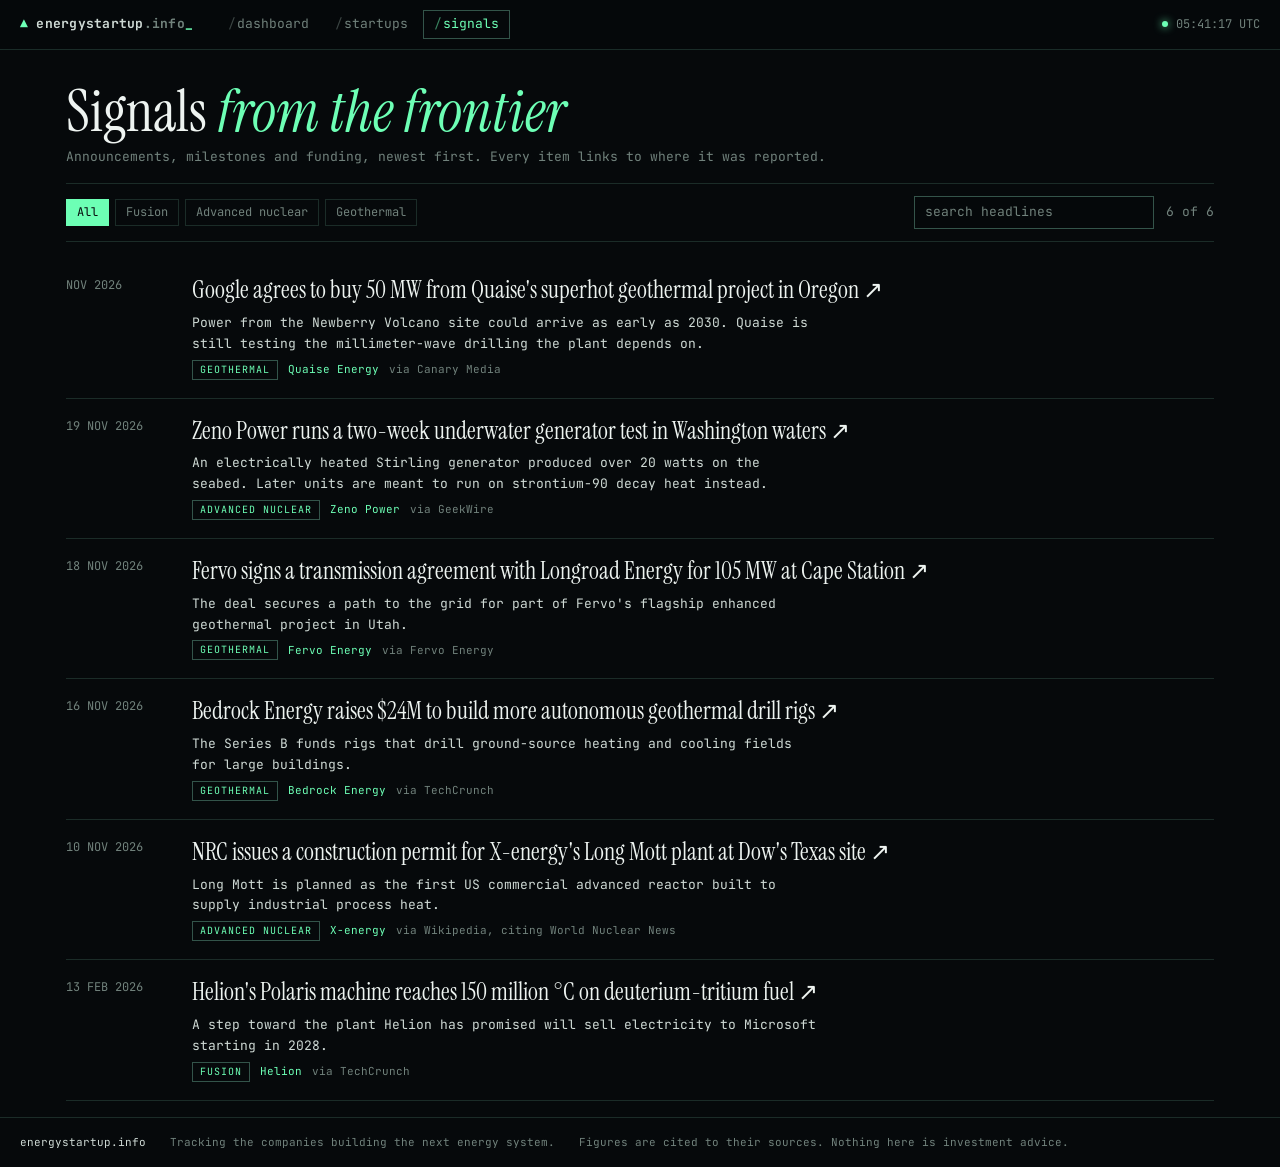
==== signals.html @ e06a2156 "Launch energystartup.info: globe dashboard, startup tracker, signals feed Co-Authored-By: Claude Fab" ====
<!doctype html>
<html lang="en">
<head>
  <meta charset="utf-8">
  <meta name="viewport" content="width=device-width, initial-scale=1">
  <title>Signals · energystartup.info</title>
  <meta name="description" content="Announcements, milestones and funding news from the energy startups we track, each linked to its source.">
  <link rel="preconnect" href="https://fonts.googleapis.com">
  <link rel="preconnect" href="https://fonts.gstatic.com" crossorigin>
  <link href="https://fonts.googleapis.com/css2?family=Instrument+Serif:ital@0;1&family=JetBrains+Mono:wght@300;400;500;700&display=swap" rel="stylesheet">
  <link rel="stylesheet" href="styles.css">
</head>
<body data-page="signals">
  <canvas id="rain" aria-hidden="true"></canvas>
  <main class="narrow">
    <div class="page-head">
      <h1>Signals <em>from the frontier</em></h1>
      <p class="dim">Announcements, milestones and funding, newest first. Every item links to where it was reported.</p>
    </div>
    <div class="filters">
      <div class="chips" id="chips"></div>
      <input id="search" type="search" placeholder="search headlines" aria-label="Search signals">
      <span id="count" class="dim"></span>
    </div>
    <div class="signals" id="list"></div>
  </main>
  <script src="js/common.js"></script>
  <script src="js/lists.js"></script>
</body>
</html>
---- styles.css ----
:root {
  --bg: #06090b;
  --panel: rgba(9, 14, 15, 0.78);
  --line: rgba(140, 230, 195, 0.16);
  --line-strong: rgba(140, 230, 195, 0.34);
  --text: #cfdad5;
  --dim: #71827c;
  --mint: #6dffb5;
  --cyan: #6fd8ff;
  --amber: #ffb347;
  --ember: #ff7a45;
  --mono: "JetBrains Mono", ui-monospace, "Cascadia Mono", Consolas, monospace;
  --serif: "Instrument Serif", Georgia, serif;
  --era: 0.5;
}

* { box-sizing: border-box; }
html { background: var(--bg); }
body {
  margin: 0; min-height: 100vh; display: flex; flex-direction: column;
  color: var(--text); font: 400 13px/1.6 var(--mono);
  -webkit-font-smoothing: antialiased;
}
a { color: inherit; text-decoration: none; }
a:hover { color: var(--mint); }
:focus-visible { outline: 1px solid var(--mint); outline-offset: 2px; }
.dim { color: var(--dim); }
.mint { color: var(--mint); }
.amber { color: var(--amber); }
em { font-style: italic; }

#rain { position: fixed; inset: 0; z-index: -1; opacity: 0.09; pointer-events: none; }

/* Top bar */
.top {
  position: sticky; top: 0; z-index: 10; display: flex; align-items: center; gap: 24px;
  padding: 10px 20px; border-bottom: 1px solid var(--line);
  background: rgba(6, 9, 11, 0.86); backdrop-filter: blur(8px);
}
.brand { font-weight: 700; letter-spacing: 0.02em; white-space: nowrap; }
.brand-mark { color: var(--mint); margin-right: 8px; }
.cursor { color: var(--mint); animation: blink 1.1s steps(1) infinite; }
@keyframes blink { 50% { opacity: 0; } }
.top nav { display: flex; gap: 4px; flex: 1; }
.top nav a { padding: 3px 10px; color: var(--dim); border: 1px solid transparent; }
.top nav a::before { content: "/"; margin-right: 1px; opacity: 0.5; }
.top nav a:hover { color: var(--text); }
.top nav a.on { color: var(--mint); border-color: var(--line-strong); }
.status { display: flex; align-items: center; gap: 8px; color: var(--dim); font-size: 12px; white-space: nowrap; }
.led { width: 6px; height: 6px; border-radius: 50%; background: var(--mint); box-shadow: 0 0 8px var(--mint); }

/* Ticker */
.ticker { overflow: hidden; border-bottom: 1px solid var(--line); background: rgba(6, 9, 11, 0.6); font-size: 12px; }
.ticker-track { display: flex; width: max-content; animation: slide 80s linear infinite; }
.ticker:hover .ticker-track { animation-play-state: paused; }
.ticker-item { padding: 7px 28px; white-space: nowrap; border-right: 1px solid var(--line); }
.ticker-item b { color: var(--mint); font-weight: 500; }
@keyframes slide { to { transform: translateX(-50%); } }

/* Layout */
main { flex: 1; width: 100%; max-width: 1560px; margin: 0 auto; padding: 16px; display: grid; gap: 16px; align-content: start; }
main.narrow { max-width: 1180px; }
.deck { display: grid; grid-template-columns: minmax(230px, 300px) minmax(0, 1fr) minmax(230px, 300px); gap: 16px; }
.pair { display: grid; grid-template-columns: 1.25fr 1fr; gap: 16px; }

/* Panels: tiled windows with HUD corner ticks */
.panel { position: relative; padding: 16px; border: 1px solid var(--line); background: var(--panel); backdrop-filter: blur(3px); min-width: 0; }
.panel::before, .panel::after { content: ""; position: absolute; width: 9px; height: 9px; border: 1px solid var(--line-strong); pointer-events: none; }
.panel::before { top: -1px; left: -1px; border-right: 0; border-bottom: 0; }
.panel::after { bottom: -1px; right: -1px; border-left: 0; border-top: 0; }
.panel-head {
  display: flex; justify-content: space-between; gap: 12px; margin: -16px -16px 16px; padding: 7px 16px;
  border-bottom: 1px solid var(--line); font-size: 11px; letter-spacing: 0.12em; text-transform: uppercase; color: var(--dim);
}
.panel-head a { color: var(--mint); }
.panel-lede { margin: 0 0 6px; color: var(--dim); }

.legacy { opacity: calc(1 - var(--era) * 0.45); transition: opacity 0.3s; }
.next { opacity: calc(0.55 + var(--era) * 0.45); transition: opacity 0.3s; }
.legacy:hover, .next:hover { opacity: 1; }
.stat { padding: 18px 0; border-top: 1px solid var(--line); }
.stat:first-child { border-top: 0; }
.stat-value { font: 400 60px/1 var(--serif); letter-spacing: -0.01em; }
.legacy .stat-value { color: var(--amber); text-shadow: 0 0 28px rgba(255, 179, 71, 0.3); }
.next .stat-value { color: var(--mint); text-shadow: 0 0 28px rgba(109, 255, 181, 0.3); }
.stat-label { margin: 8px 0 6px; }
.stat-src, .src { font-size: 11px; color: var(--dim); }
.src a, .stat-src { text-decoration: underline; text-decoration-color: var(--line-strong); text-underline-offset: 3px; }

/* Globe */
.globe-panel { display: flex; flex-direction: column; }
.globe-panel h1 { margin: 0; font: 400 clamp(26px, 2.9vw, 44px)/1.08 var(--serif); letter-spacing: -0.01em; color: #eef4f1; }
.globe-panel h1 em { color: var(--mint); }
.globe-wrap { position: relative; flex: 1; min-height: 420px; margin: 4px 0; }
#globe { position: absolute; inset: 0; width: 100%; height: 100%; cursor: grab; touch-action: pan-y; }
#globe:active { cursor: grabbing; }
.tip {
  position: absolute; transform: translate(14px, -50%); padding: 6px 10px; pointer-events: none; white-space: nowrap;
  border: 1px solid var(--line-strong); background: rgba(6, 9, 11, 0.94); font-size: 12px;
}
.tip b { display: block; color: var(--mint); font-weight: 500; }
.tip span { color: var(--dim); }

.era-row { display: flex; align-items: center; gap: 14px; }
.era button {
  padding: 4px 12px; border: 1px solid currentColor; background: none; color: inherit; cursor: pointer;
  font: inherit; font-size: 11px; letter-spacing: 0.14em; text-transform: uppercase;
}
.era button.amber { color: var(--amber); }
.era button.mint { color: var(--mint); }
.era button:hover { background: rgba(255, 255, 255, 0.06); }
input[type="range"] { flex: 1; height: 22px; margin: 0; background: none; appearance: none; -webkit-appearance: none; cursor: pointer; }
input[type="range"]::-webkit-slider-runnable-track { height: 2px; background: linear-gradient(90deg, var(--amber), var(--mint)); }
input[type="range"]::-moz-range-track { height: 2px; background: linear-gradient(90deg, var(--amber), var(--mint)); }
input[type="range"]::-webkit-slider-thumb { -webkit-appearance: none; width: 10px; height: 20px; margin-top: -9px; background: var(--bg); border: 1px solid #eef4f1; }
input[type="range"]::-moz-range-thumb { width: 10px; height: 20px; background: var(--bg); border: 1px solid #eef4f1; border-radius: 0; }
.era-readout { margin: 10px 0; min-height: 2.6em; }
.era-readout b { margin-right: 6px; font-weight: 500; letter-spacing: 0.14em; color: #eef4f1; }
.legend { display: flex; flex-wrap: wrap; gap: 4px 18px; margin: 0; padding: 0; list-style: none; font-size: 11px; }
.sw { display: inline-block; width: 8px; height: 8px; margin-right: 6px; }
.sw.oil { background: var(--amber); } .sw.coal { background: var(--ember); } .sw.lng { background: #ffe08a; }
.sw.node { background: var(--mint); border-radius: 50%; box-shadow: 0 0 6px var(--mint); }

/* Electricity mix */
.mix-bar { display: flex; gap: 2px; height: 46px; }
.seg { display: flex; align-items: center; justify-content: center; min-width: 0; overflow: hidden; color: #06090b; font-size: 12px; font-weight: 500; }
.legacy-1 { background: var(--ember); } .legacy-2 { background: var(--amber); }
.next-1 { background: #3f8f9c; } .next-2 { background: var(--cyan); } .next-3 { background: #5fe7cf; } .next-4 { background: var(--mint); }
.mix-legend { display: flex; flex-wrap: wrap; gap: 6px 22px; margin: 14px 0 8px; padding: 0; list-style: none; }
.mix-legend b { margin-left: 8px; font-weight: 500; color: #eef4f1; }
.src { margin: 0; }

/* Lists on the dashboard */
.latest { margin: 0; padding: 0; list-style: none; }
.latest li { display: grid; grid-template-columns: 96px 1fr; gap: 12px; padding: 11px 0; border-top: 1px solid var(--line); }
.latest li:first-child { border-top: 0; padding-top: 0; }
.when { color: var(--dim); font-size: 12px; white-space: nowrap; }
.headline { color: #eef4f1; }
.meta { display: flex; flex-wrap: wrap; align-items: center; gap: 10px; margin-top: 5px; font-size: 11px; }
.meta a { color: var(--mint); }
.tag { padding: 1px 7px; border: 1px solid var(--line-strong); color: var(--mint); font-size: 10px; letter-spacing: 0.1em; text-transform: uppercase; white-space: nowrap; }
.players { width: 100%; border-collapse: collapse; }
.players td { padding: 9px 8px 9px 0; border-top: 1px solid var(--line); vertical-align: middle; }
.players tr:first-child td { border-top: 0; padding-top: 0; }
.players td:first-child { color: #eef4f1; }

.tiles { display: grid; grid-template-columns: repeat(auto-fit, minmax(150px, 1fr)); gap: 10px; }
.tile { display: flex; flex-direction: column; gap: 2px; padding: 12px 14px; border: 1px solid var(--line); transition: border-color 0.15s, background 0.15s; }
.tile:hover { border-color: var(--mint); background: rgba(109, 255, 181, 0.05); }
.tile-n { font: 400 38px/1 var(--serif); color: #eef4f1; }
.tile-l { font-size: 11px; letter-spacing: 0.1em; text-transform: uppercase; color: var(--dim); }

/* Startups and signals pages */
.page-head h1 { margin: 16px 0 4px; font: 400 clamp(34px, 5vw, 58px)/1.05 var(--serif); color: #eef4f1; }
.page-head h1 em { color: var(--mint); }
.page-head p { margin: 0; }
.filters { display: flex; flex-wrap: wrap; align-items: center; gap: 12px; padding: 12px 0; border-top: 1px solid var(--line); border-bottom: 1px solid var(--line); }
.chips { display: flex; flex-wrap: wrap; gap: 6px; flex: 1; }
.chips button { padding: 3px 10px; border: 1px solid var(--line); background: none; color: var(--dim); font: inherit; font-size: 12px; cursor: pointer; }
.chips button:hover { color: var(--text); border-color: var(--line-strong); }
.chips button.on { color: var(--bg); background: var(--mint); border-color: var(--mint); }
input[type="search"] { width: 240px; max-width: 100%; padding: 5px 10px; border: 1px solid var(--line-strong); background: rgba(6, 9, 11, 0.7); color: var(--text); font: inherit; }
input[type="search"]::placeholder { color: var(--dim); }

.cards { display: grid; grid-template-columns: repeat(auto-fill, minmax(300px, 1fr)); gap: 14px; }
.card { display: flex; flex-direction: column; padding: 16px; border: 1px solid var(--line); background: var(--panel); scroll-margin-top: 90px; }
.card header { display: flex; justify-content: space-between; align-items: flex-start; gap: 10px; }
.card h2 { margin: 0; font: 400 24px/1.15 var(--serif); color: #eef4f1; }
.card p { margin: 10px 0 0; }
.card .hq { margin-top: 4px; color: var(--dim); font-size: 12px; }
.card .site { margin-top: auto; padding-top: 14px; color: var(--mint); font-size: 12px; overflow-wrap: anywhere; }
.card.flash { border-color: var(--mint); box-shadow: 0 0 0 1px var(--mint), 0 0 34px rgba(109, 255, 181, 0.18); }

.signal { display: grid; grid-template-columns: 110px 1fr; gap: 16px; padding: 18px 0; border-bottom: 1px solid var(--line); }
.signal h2 { margin: 0; font: 400 24px/1.2 var(--serif); color: #eef4f1; }
.signal p { margin: 8px 0 0; max-width: 78ch; }

.error { padding: 12px; border: 1px solid var(--ember); color: var(--ember); }
footer { display: flex; flex-wrap: wrap; gap: 6px 24px; padding: 16px 20px; border-top: 1px solid var(--line); font-size: 11px; }

@media (max-width: 1100px) {
  .deck { grid-template-columns: 1fr 1fr; }
  .globe-panel { grid-column: 1 / -1; order: -1; }
  .globe-wrap { min-height: 0; aspect-ratio: 1 / 0.85; }
}
@media (max-width: 720px) {
  .deck, .pair { grid-template-columns: 1fr; }
  .top { flex-wrap: wrap; gap: 6px 16px; padding: 10px 16px; }
  .status { display: none; }
  .top nav { flex-basis: 100%; margin-left: -10px; }
  .globe-wrap { aspect-ratio: 1; }
  .stat-value { font-size: 50px; }
  .latest li, .signal { grid-template-columns: 1fr; gap: 4px; }
  .legend .dim { flex-basis: 100%; }
}
@media (prefers-reduced-motion: reduce) {
  .ticker-track { animation: none; flex-wrap: wrap; width: auto; }
  .ticker-item[aria-hidden] { display: none; }
  .cursor { animation: none; }
}
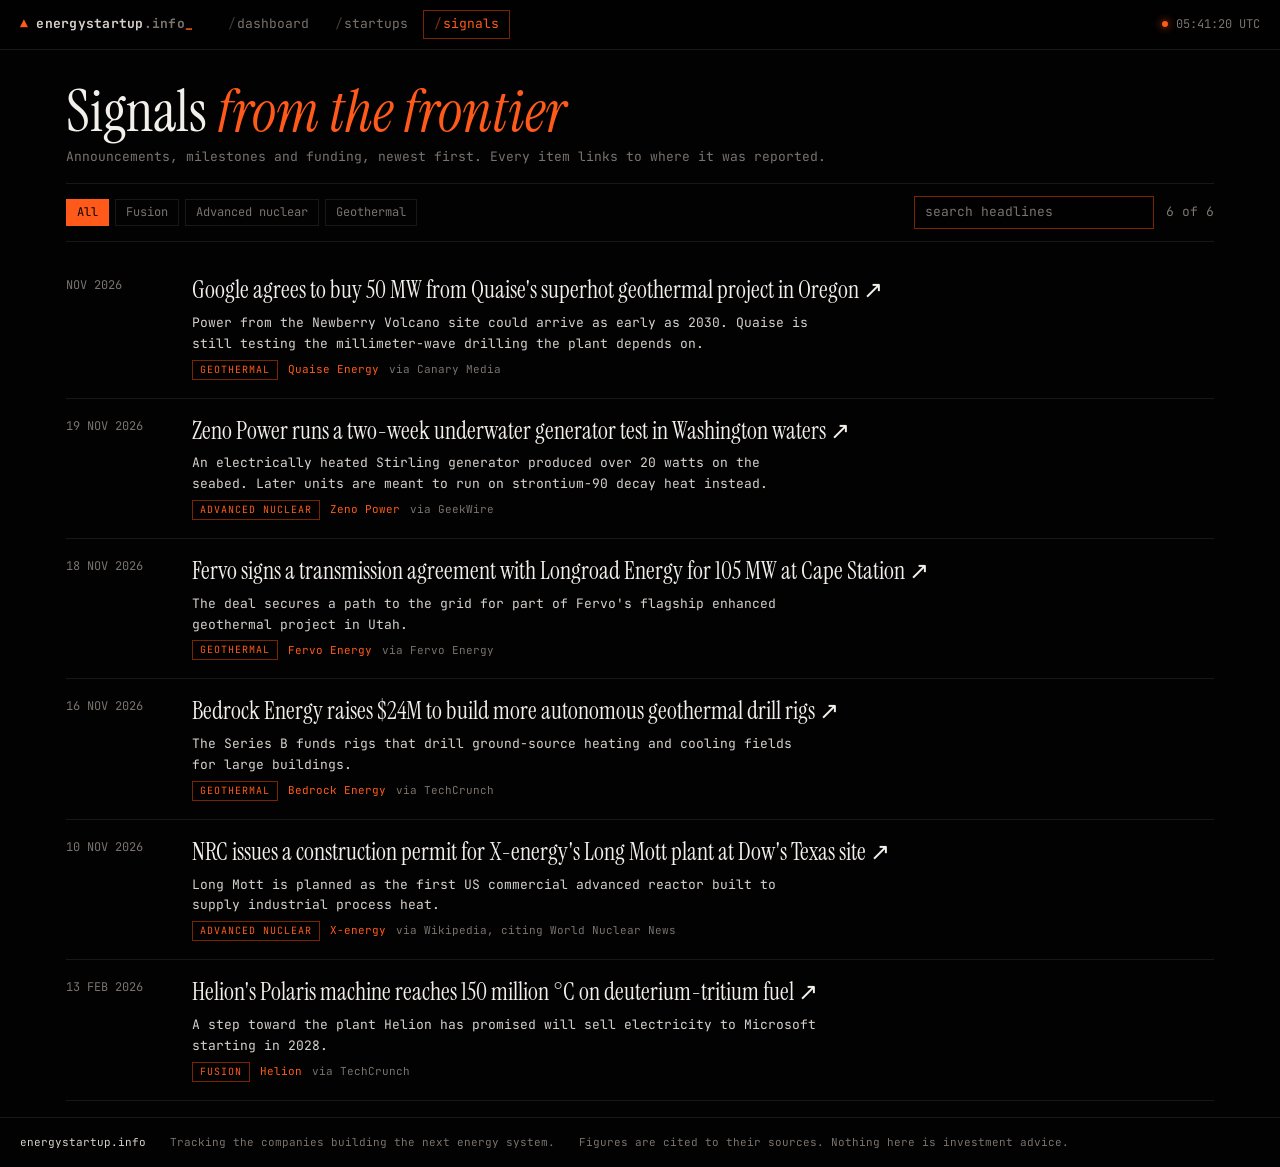
==== commit 1fddfcbb: "Add link-preview card with the globe, new tagline, and a favicon Co-Authored-By: Claude Fable 5.2 <n" ====
--- a/signals.html
+++ b/signals.html
@@ -5,6 +5,17 @@
   <meta name="viewport" content="width=device-width, initial-scale=1">
   <title>Signals · energystartup.info</title>
   <meta name="description" content="Announcements, milestones and funding news from the energy startups we track, each linked to its source.">
+  <meta property="og:type" content="website">
+  <meta property="og:site_name" content="energystartup.info">
+  <meta property="og:url" content="https://energystartup.info/signals.html">
+  <meta property="og:title" content="Signals from the energy frontier">
+  <meta property="og:description" content="Announcements, milestones and funding from the startups building the next energy system, each linked to its source.">
+  <meta property="og:image" content="https://energystartup.info/og.png">
+  <meta property="og:image:width" content="1200">
+  <meta property="og:image:height" content="630">
+  <meta name="twitter:card" content="summary_large_image">
+  <meta name="theme-color" content="#020202">
+  <link rel="icon" href="data:image/svg+xml,%3Csvg xmlns='http://www.w3.org/2000/svg' viewBox='0 0 32 32'%3E%3Crect width='32' height='32' fill='%23020202'/%3E%3Cpath d='M16 7 27 25H5z' fill='%23ff5a1a'/%3E%3C/svg%3E">
   <link rel="preconnect" href="https://fonts.googleapis.com">
   <link rel="preconnect" href="https://fonts.gstatic.com" crossorigin>
   <link href="https://fonts.googleapis.com/css2?family=Instrument+Serif:ital@0;1&family=JetBrains+Mono:wght@300;400;500;700&display=swap" rel="stylesheet">
--- a/styles.css
+++ b/styles.css
@@ -1,14 +1,25 @@
 :root {
-  --bg: #06090b;
-  --panel: rgba(9, 14, 15, 0.78);
-  --line: rgba(140, 230, 195, 0.16);
-  --line-strong: rgba(140, 230, 195, 0.34);
-  --text: #cfdad5;
-  --dim: #71827c;
-  --mint: #6dffb5;
-  --cyan: #6fd8ff;
-  --amber: #ffb347;
-  --ember: #ff7a45;
+  /* Blackout: near-black with Oregon State Beaver orange (#dc4405). */
+  --bg: #020202;
+  --panel: rgba(9, 8, 8, 0.82);
+  --line: rgba(255, 255, 255, 0.09);
+  --line-strong: rgba(220, 68, 5, 0.55);
+  --text: #d6d1cc;
+  --dim: #7a736e;
+  --mint: #ff5a1a;   /* brand and interface accent */
+  --next: #ff5a1a;   /* the new energy system */
+  --amber: #9a948f;  /* the legacy system */
+  --ember: #5e5955;
+  --cyan: #dc4405;
+  --lng: #c9c3bd;
+  --seg-ink: #fff;
+  --l1: #3d3a37; --l2: #6a655f;
+  --n1: #6e2403; --n2: #983004; --n3: #c23c05; --n4: #dc4405;
+  /* r,g,b triples, read by the globe and the rain as well as the CSS. */
+  --g-bg: 2, 2, 2;
+  --g-oil: 170, 163, 157; --g-coal: 110, 105, 100; --g-lng: 215, 208, 200;
+  --g-node: 255, 90, 26; --g-old: 140, 134, 128; --g-new: 232, 96, 40;
+  --g-rain: 220, 68, 5;
   --mono: "JetBrains Mono", ui-monospace, "Cascadia Mono", Consolas, monospace;
   --serif: "Instrument Serif", Georgia, serif;
   --era: 0.5;
@@ -25,7 +36,7 @@
 a:hover { color: var(--mint); }
 :focus-visible { outline: 1px solid var(--mint); outline-offset: 2px; }
 .dim { color: var(--dim); }
-.mint { color: var(--mint); }
+.mint { color: var(--next); }
 .amber { color: var(--amber); }
 em { font-style: italic; }
 
@@ -35,7 +46,7 @@
 .top {
   position: sticky; top: 0; z-index: 10; display: flex; align-items: center; gap: 24px;
   padding: 10px 20px; border-bottom: 1px solid var(--line);
-  background: rgba(6, 9, 11, 0.86); backdrop-filter: blur(8px);
+  background: rgba(var(--g-bg), 0.86); backdrop-filter: blur(8px);
 }
 .brand { font-weight: 700; letter-spacing: 0.02em; white-space: nowrap; }
 .brand-mark { color: var(--mint); margin-right: 8px; }
@@ -50,7 +61,7 @@
 .led { width: 6px; height: 6px; border-radius: 50%; background: var(--mint); box-shadow: 0 0 8px var(--mint); }
 
 /* Ticker */
-.ticker { overflow: hidden; border-bottom: 1px solid var(--line); background: rgba(6, 9, 11, 0.6); font-size: 12px; }
+.ticker { overflow: hidden; border-bottom: 1px solid var(--line); background: rgba(var(--g-bg), 0.6); font-size: 12px; }
 .ticker-track { display: flex; width: max-content; animation: slide 80s linear infinite; }
 .ticker:hover .ticker-track { animation-play-state: paused; }
 .ticker-item { padding: 7px 28px; white-space: nowrap; border-right: 1px solid var(--line); }
@@ -81,22 +92,22 @@
 .stat { padding: 18px 0; border-top: 1px solid var(--line); }
 .stat:first-child { border-top: 0; }
 .stat-value { font: 400 60px/1 var(--serif); letter-spacing: -0.01em; }
-.legacy .stat-value { color: var(--amber); text-shadow: 0 0 28px rgba(255, 179, 71, 0.3); }
-.next .stat-value { color: var(--mint); text-shadow: 0 0 28px rgba(109, 255, 181, 0.3); }
+.legacy .stat-value { color: var(--amber); text-shadow: 0 0 28px rgba(var(--g-oil), 0.3); }
+.next .stat-value { color: var(--next); text-shadow: 0 0 28px rgba(var(--g-node), 0.3); }
 .stat-label { margin: 8px 0 6px; }
 .stat-src, .src { font-size: 11px; color: var(--dim); }
 .src a, .stat-src { text-decoration: underline; text-decoration-color: var(--line-strong); text-underline-offset: 3px; }
 
 /* Globe */
 .globe-panel { display: flex; flex-direction: column; }
-.globe-panel h1 { margin: 0; font: 400 clamp(26px, 2.9vw, 44px)/1.08 var(--serif); letter-spacing: -0.01em; color: #eef4f1; }
-.globe-panel h1 em { color: var(--mint); }
+.globe-panel h1 { margin: 0; font: 400 clamp(26px, 2.9vw, 44px)/1.08 var(--serif); letter-spacing: -0.01em; color: #f3efeb; }
+.globe-panel h1 em { color: var(--next); }
 .globe-wrap { position: relative; flex: 1; min-height: 420px; margin: 4px 0; }
 #globe { position: absolute; inset: 0; width: 100%; height: 100%; cursor: grab; touch-action: pan-y; }
 #globe:active { cursor: grabbing; }
 .tip {
   position: absolute; transform: translate(14px, -50%); padding: 6px 10px; pointer-events: none; white-space: nowrap;
-  border: 1px solid var(--line-strong); background: rgba(6, 9, 11, 0.94); font-size: 12px;
+  border: 1px solid var(--line-strong); background: rgba(var(--g-bg), 0.94); font-size: 12px;
 }
 .tip b { display: block; color: var(--mint); font-weight: 500; }
 .tip span { color: var(--dim); }
@@ -107,27 +118,27 @@
   font: inherit; font-size: 11px; letter-spacing: 0.14em; text-transform: uppercase;
 }
 .era button.amber { color: var(--amber); }
-.era button.mint { color: var(--mint); }
+.era button.mint { color: var(--next); }
 .era button:hover { background: rgba(255, 255, 255, 0.06); }
 input[type="range"] { flex: 1; height: 22px; margin: 0; background: none; appearance: none; -webkit-appearance: none; cursor: pointer; }
-input[type="range"]::-webkit-slider-runnable-track { height: 2px; background: linear-gradient(90deg, var(--amber), var(--mint)); }
-input[type="range"]::-moz-range-track { height: 2px; background: linear-gradient(90deg, var(--amber), var(--mint)); }
-input[type="range"]::-webkit-slider-thumb { -webkit-appearance: none; width: 10px; height: 20px; margin-top: -9px; background: var(--bg); border: 1px solid #eef4f1; }
-input[type="range"]::-moz-range-thumb { width: 10px; height: 20px; background: var(--bg); border: 1px solid #eef4f1; border-radius: 0; }
+input[type="range"]::-webkit-slider-runnable-track { height: 2px; background: linear-gradient(90deg, var(--amber), var(--next)); }
+input[type="range"]::-moz-range-track { height: 2px; background: linear-gradient(90deg, var(--amber), var(--next)); }
+input[type="range"]::-webkit-slider-thumb { -webkit-appearance: none; width: 10px; height: 20px; margin-top: -9px; background: var(--bg); border: 1px solid #f3efeb; }
+input[type="range"]::-moz-range-thumb { width: 10px; height: 20px; background: var(--bg); border: 1px solid #f3efeb; border-radius: 0; }
 .era-readout { margin: 10px 0; min-height: 2.6em; }
-.era-readout b { margin-right: 6px; font-weight: 500; letter-spacing: 0.14em; color: #eef4f1; }
+.era-readout b { margin-right: 6px; font-weight: 500; letter-spacing: 0.14em; color: #f3efeb; }
 .legend { display: flex; flex-wrap: wrap; gap: 4px 18px; margin: 0; padding: 0; list-style: none; font-size: 11px; }
 .sw { display: inline-block; width: 8px; height: 8px; margin-right: 6px; }
-.sw.oil { background: var(--amber); } .sw.coal { background: var(--ember); } .sw.lng { background: #ffe08a; }
-.sw.node { background: var(--mint); border-radius: 50%; box-shadow: 0 0 6px var(--mint); }
+.sw.oil { background: var(--amber); } .sw.coal { background: var(--ember); } .sw.lng { background: var(--lng); }
+.sw.node { background: var(--next); border-radius: 50%; box-shadow: 0 0 6px var(--next); }
 
 /* Electricity mix */
 .mix-bar { display: flex; gap: 2px; height: 46px; }
-.seg { display: flex; align-items: center; justify-content: center; min-width: 0; overflow: hidden; color: #06090b; font-size: 12px; font-weight: 500; }
-.legacy-1 { background: var(--ember); } .legacy-2 { background: var(--amber); }
-.next-1 { background: #3f8f9c; } .next-2 { background: var(--cyan); } .next-3 { background: #5fe7cf; } .next-4 { background: var(--mint); }
+.seg { display: flex; align-items: center; justify-content: center; min-width: 0; overflow: hidden; color: var(--seg-ink); font-size: 12px; font-weight: 500; }
+.legacy-1 { background: var(--l1); } .legacy-2 { background: var(--l2); }
+.next-1 { background: var(--n1); } .next-2 { background: var(--n2); } .next-3 { background: var(--n3); } .next-4 { background: var(--n4); }
 .mix-legend { display: flex; flex-wrap: wrap; gap: 6px 22px; margin: 14px 0 8px; padding: 0; list-style: none; }
-.mix-legend b { margin-left: 8px; font-weight: 500; color: #eef4f1; }
+.mix-legend b { margin-left: 8px; font-weight: 500; color: #f3efeb; }
 .src { margin: 0; }
 
 /* Lists on the dashboard */
@@ -135,23 +146,23 @@
 .latest li { display: grid; grid-template-columns: 96px 1fr; gap: 12px; padding: 11px 0; border-top: 1px solid var(--line); }
 .latest li:first-child { border-top: 0; padding-top: 0; }
 .when { color: var(--dim); font-size: 12px; white-space: nowrap; }
-.headline { color: #eef4f1; }
+.headline { color: #f3efeb; }
 .meta { display: flex; flex-wrap: wrap; align-items: center; gap: 10px; margin-top: 5px; font-size: 11px; }
 .meta a { color: var(--mint); }
 .tag { padding: 1px 7px; border: 1px solid var(--line-strong); color: var(--mint); font-size: 10px; letter-spacing: 0.1em; text-transform: uppercase; white-space: nowrap; }
 .players { width: 100%; border-collapse: collapse; }
 .players td { padding: 9px 8px 9px 0; border-top: 1px solid var(--line); vertical-align: middle; }
 .players tr:first-child td { border-top: 0; padding-top: 0; }
-.players td:first-child { color: #eef4f1; }
+.players td:first-child { color: #f3efeb; }
 
 .tiles { display: grid; grid-template-columns: repeat(auto-fit, minmax(150px, 1fr)); gap: 10px; }
 .tile { display: flex; flex-direction: column; gap: 2px; padding: 12px 14px; border: 1px solid var(--line); transition: border-color 0.15s, background 0.15s; }
-.tile:hover { border-color: var(--mint); background: rgba(109, 255, 181, 0.05); }
-.tile-n { font: 400 38px/1 var(--serif); color: #eef4f1; }
+.tile:hover { border-color: var(--mint); background: rgba(var(--g-rain), 0.07); }
+.tile-n { font: 400 38px/1 var(--serif); color: #f3efeb; }
 .tile-l { font-size: 11px; letter-spacing: 0.1em; text-transform: uppercase; color: var(--dim); }
 
 /* Startups and signals pages */
-.page-head h1 { margin: 16px 0 4px; font: 400 clamp(34px, 5vw, 58px)/1.05 var(--serif); color: #eef4f1; }
+.page-head h1 { margin: 16px 0 4px; font: 400 clamp(34px, 5vw, 58px)/1.05 var(--serif); color: #f3efeb; }
 .page-head h1 em { color: var(--mint); }
 .page-head p { margin: 0; }
 .filters { display: flex; flex-wrap: wrap; align-items: center; gap: 12px; padding: 12px 0; border-top: 1px solid var(--line); border-bottom: 1px solid var(--line); }
@@ -159,24 +170,24 @@
 .chips button { padding: 3px 10px; border: 1px solid var(--line); background: none; color: var(--dim); font: inherit; font-size: 12px; cursor: pointer; }
 .chips button:hover { color: var(--text); border-color: var(--line-strong); }
 .chips button.on { color: var(--bg); background: var(--mint); border-color: var(--mint); }
-input[type="search"] { width: 240px; max-width: 100%; padding: 5px 10px; border: 1px solid var(--line-strong); background: rgba(6, 9, 11, 0.7); color: var(--text); font: inherit; }
+input[type="search"] { width: 240px; max-width: 100%; padding: 5px 10px; border: 1px solid var(--line-strong); background: rgba(var(--g-bg), 0.7); color: var(--text); font: inherit; }
 input[type="search"]::placeholder { color: var(--dim); }
 
 .cards { display: grid; grid-template-columns: repeat(auto-fill, minmax(300px, 1fr)); gap: 14px; }
 .card { display: flex; flex-direction: column; padding: 16px; border: 1px solid var(--line); background: var(--panel); scroll-margin-top: 90px; }
 .card header { display: flex; justify-content: space-between; align-items: flex-start; gap: 10px; }
-.card h2 { margin: 0; font: 400 24px/1.15 var(--serif); color: #eef4f1; }
+.card h2 { margin: 0; font: 400 24px/1.15 var(--serif); color: #f3efeb; }
 .card p { margin: 10px 0 0; }
 .card .hq { margin-top: 4px; color: var(--dim); font-size: 12px; }
 .card .site { margin-top: auto; padding-top: 14px; color: var(--mint); font-size: 12px; overflow-wrap: anywhere; }
-.card.flash { border-color: var(--mint); box-shadow: 0 0 0 1px var(--mint), 0 0 34px rgba(109, 255, 181, 0.18); }
+.card.flash { border-color: var(--mint); box-shadow: 0 0 0 1px var(--mint), 0 0 34px rgba(var(--g-rain), 0.22); }
 
 .signal { display: grid; grid-template-columns: 110px 1fr; gap: 16px; padding: 18px 0; border-bottom: 1px solid var(--line); }
-.signal h2 { margin: 0; font: 400 24px/1.2 var(--serif); color: #eef4f1; }
+.signal h2 { margin: 0; font: 400 24px/1.2 var(--serif); color: #f3efeb; }
 .signal p { margin: 8px 0 0; max-width: 78ch; }
 
 .error { padding: 12px; border: 1px solid var(--ember); color: var(--ember); }
-footer { display: flex; flex-wrap: wrap; gap: 6px 24px; padding: 16px 20px; border-top: 1px solid var(--line); font-size: 11px; }
+footer { display: flex; flex-wrap: wrap; align-items: center; gap: 6px 24px; padding: 16px 20px; border-top: 1px solid var(--line); font-size: 11px; }
 
 @media (max-width: 1100px) {
   .deck { grid-template-columns: 1fr 1fr; }
